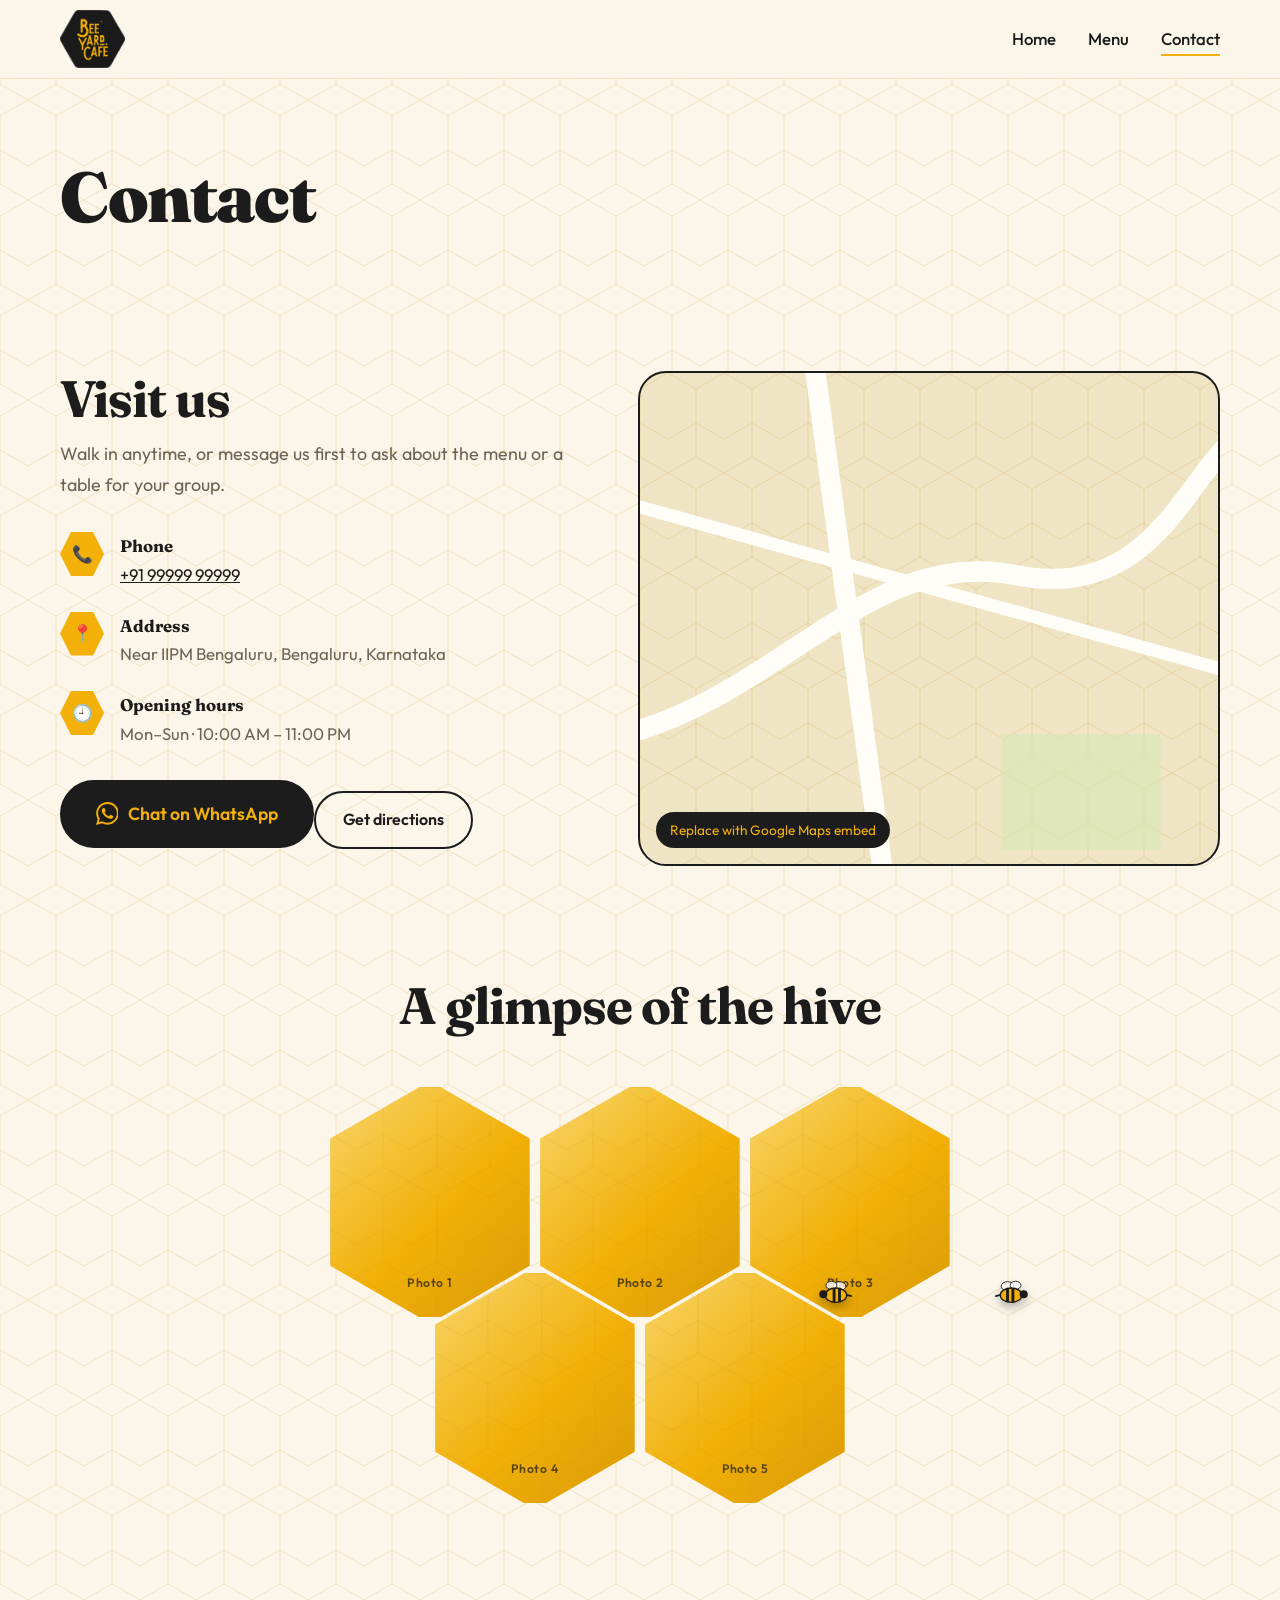
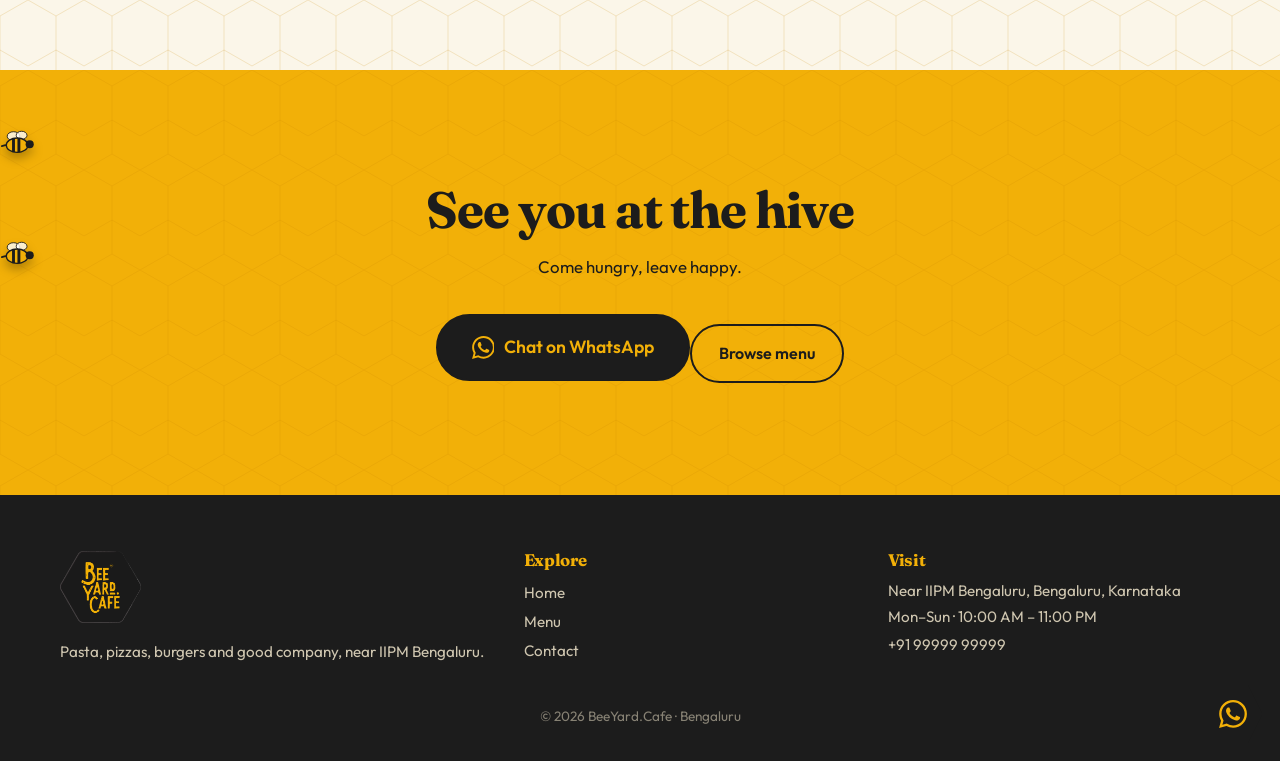
==== beeyard-web/contact.html @ 5007464c "Add files via upload" ====
<!DOCTYPE html>
<html lang="en"><head><meta charset="utf-8">
<meta name="viewport" content="width=device-width,initial-scale=1">
<title>Contact · BeeYard Café</title>
<meta name="description" content="Find us near IIPM Bengaluru. Chat on WhatsApp or plan your visit.">
<link rel="icon" href="assets/logo.png"><link rel="stylesheet" href="assets/style.css">
</head><body data-page="contact">

<div class="wrap pagehead"><h1>Contact</h1></div>

<section id="visit"><div class="wrap contact">
  <div class="rv">
    <h2>Visit us</h2>
    <p class="lead" style="margin-top:.8rem">Walk in anytime, or message us first to ask about the menu or a table for your group.</p>
    <div class="info">
      <div><i>📞</i><p><b>Phone</b><a data-tel href="#"></a></p></div>
      <div><i>📍</i><p><b>Address</b><span data-cfg="address"></span></p></div>
      <div><i>🕘</i><p><b>Opening hours</b><span data-cfg="hours"></span></p></div>
    </div>
    <div class="cta"><a class="btn btn-wa" data-wa href="#"><span class="wa-icon" style="display:contents"></span>Chat on WhatsApp</a><a class="btn btn-ghost" href="https://maps.google.com/?q=BeeYard+Cafe+Bengaluru" target="_blank" rel="noopener">Get directions</a></div>
  </div>
  <div class="map rv" role="img" aria-label="Map placeholder showing BeeYard Café location">
    <svg viewBox="0 0 400 340" preserveAspectRatio="xMidYMid slice"><g fill="none" stroke="#fffdf7" stroke-width="14" stroke-linecap="round"><path d="M-10 250C100 220 160 120 260 140S380 60 420 40"/><path d="M120 -10L170 360"/><path d="M-10 90L420 210" stroke-width="9"/></g><path d="M250 250h110v80H250z" fill="#d9e8b8" opacity=".7"/></svg>
    <svg class="pin" viewBox="0 0 52 64"><path d="M26 62C10 40 2 30 2 22a24 24 0 0 1 48 0c0 8-8 18-24 40z" fill="#1c1c1c"/><g transform="translate(9 8) scale(.85)"><use href="#bee" width="40" height="30"/></g></svg>
    <small>Replace with Google Maps embed</small>
  </div>
</div></section>

<section style="padding-top:0"><div class="wrap">
  <h2 class="mini">A glimpse of the hive</h2>
  <div class="cluster"><div class="hexgrid">
    <div class="hrow"><button class="hx" style="--i:1" aria-label="Photo 1"><div class="ph" data-label="Photo 1" data-img="assets/img/gallery-01.jpg"></div></button><button class="hx" style="--i:2" aria-label="Photo 2"><div class="ph" data-label="Photo 2" data-img="assets/img/gallery-02.jpg"></div></button><button class="hx" style="--i:3" aria-label="Photo 3"><div class="ph" data-label="Photo 3" data-img="assets/img/gallery-03.jpg"></div></button></div>
    <div class="hrow"><button class="hx" style="--i:4" aria-label="Photo 4"><div class="ph" data-label="Photo 4" data-img="assets/img/gallery-04.jpg"></div></button><button class="hx" style="--i:5" aria-label="Photo 5"><div class="ph" data-label="Photo 5" data-img="assets/img/gallery-05.jpg"></div></button></div>
  </div></div>
</div></section>

<section class="visit" data-bees="2"><div class="wrap">
  <h2>See you at the hive</h2>
  <p>Come hungry, leave happy.</p>
  <div class="cta" style="justify-content:center"><a class="btn btn-wa" data-wa href="#"><span class="wa-icon" style="display:contents"></span>Chat on WhatsApp</a><a class="btn btn-ghost" href="menu.html">Browse menu</a></div>
</div></section>

<script src="assets/site.js"></script>
</body></html>
---- beeyard-web/assets/style.css ----
@import url('https://fonts.googleapis.com/css2?family=Fraunces:opsz,wght@9..144,500;9..144,700;9..144,900&family=Outfit:wght@300;400;500;600&display=swap');
@view-transition{navigation:auto}
:root{--ink:#1c1c1c;--honey:#f2b008;--amber:#c98500;--cream:#fbf6e9;--comb:#f4e8c8;--paper:#fffdf7;--muted:#6b6455;
--hexp:polygon(50% 0,100% 25%,100% 75%,50% 100%,0 75%,0 25%);--hex:polygon(25% 0,75% 0,100% 50%,75% 100%,25% 100%,0 50%);
--pat:url("data:image/svg+xml,%3Csvg xmlns='http://www.w3.org/2000/svg' width='56' height='100'%3E%3Cpath d='M28 66L0 50V16L28 0l28 16v34L28 66zm0 34L0 84V50m56 0v34L28 100' fill='none' stroke='%23c98500' stroke-opacity='.18'/%3E%3C/svg%3E");
--serif:'Fraunces',Georgia,serif;--sans:'Outfit',system-ui,sans-serif}
*{box-sizing:border-box;margin:0}
html{scroll-behavior:smooth;scroll-padding-top:90px}
body{font:400 1.05rem/1.7 var(--sans);color:var(--ink);background:var(--cream) var(--pat);animation:in .6s ease both}
@keyframes in{from{opacity:0;transform:translateY(8px)}}
img{max-width:100%;display:block}a{color:inherit}
:focus-visible{outline:3px solid var(--honey);outline-offset:3px}
h1,h2,h3{font-family:var(--serif);line-height:1.08;letter-spacing:-.02em}
h1{font-size:clamp(2.8rem,7.5vw,5.6rem);font-weight:900}
h2{font-size:clamp(2rem,4.5vw,3.2rem);font-weight:700}
h3{font-size:1.35rem;font-weight:700}
.wrap{width:min(1160px,100% - 2.5rem);margin-inline:auto}
section{padding:clamp(4rem,9vw,7rem) 0}
.lead{color:var(--muted);max-width:56ch;font-size:1.12rem}
.sec-head{margin-bottom:2.5rem;max-width:40rem}.sec-head p{margin-top:.8rem;color:var(--muted)}
/* nav */
.nav{position:sticky;top:0;z-index:50;background:rgba(251,246,233,.88);backdrop-filter:blur(12px);border-bottom:1px solid rgba(201,133,0,.2)}
.nav .wrap{display:flex;align-items:center;justify-content:space-between;height:78px}
.brand img{height:58px;width:auto;transition:transform .5s}.brand:hover img{transform:rotate(-6deg) scale(1.05)}
.links{display:flex;gap:2rem;align-items:center;list-style:none;padding:0}
.links a{text-decoration:none;font-weight:500;position:relative;padding:.3rem 0}
.links a:not(.btn)::after{content:"";position:absolute;left:0;bottom:-2px;height:2px;width:100%;background:var(--honey);transform:scaleX(0);transform-origin:left;transition:transform .3s}
.links a:hover::after,.links a[aria-current]::after{transform:scaleX(1)}
.burger{display:none;background:none;border:0;width:44px;height:44px;cursor:pointer;clip-path:var(--hex);background:var(--honey)}
.burger span{display:block;width:18px;height:2px;background:var(--ink);margin:4px auto}
/* buttons */
.btn{display:inline-flex;align-items:center;gap:.6rem;padding:.85rem 1.7rem;border-radius:999px;font-weight:600;text-decoration:none;border:2px solid var(--ink);transition:.3s;cursor:pointer;font-family:inherit;font-size:1rem}
.btn-honey{background:var(--honey);border-color:var(--honey);color:var(--ink);box-shadow:0 8px 24px -10px var(--amber)}
.btn-honey:hover{transform:translateY(-3px);box-shadow:0 14px 28px -10px var(--amber)}
.btn-ghost:hover{background:var(--ink);color:var(--honey)}
.btn svg{width:1.3em;height:1.3em;fill:currentColor}
.btn-wa{background:var(--ink);border-color:var(--ink);color:var(--honey);font-size:1.1rem;padding:1.05rem 2.1rem}
.btn-wa:hover{background:var(--honey);color:var(--ink);transform:translateY(-3px)}
.fab{position:fixed;right:1.1rem;bottom:1.1rem;z-index:40;width:58px;height:58px;display:grid;place-items:center;background:var(--ink);color:var(--honey);clip-path:var(--hex);transition:.3s}
.fab:hover{background:var(--honey);color:var(--ink);transform:scale(1.1)}.fab svg{width:28px;fill:currentColor}
/* placeholders */
.ph{position:relative;background:linear-gradient(135deg,#f7d56a,#f2b008 55%,#d99a06);background-size:cover;background-position:center;overflow:hidden;isolation:isolate}
.ph::before{content:"";position:absolute;inset:0;background:var(--pat);background-size:56px 100px;opacity:.9;z-index:-1}
.ph::after{content:attr(data-label);position:absolute;inset:auto 0 12% 0;text-align:center;font:600 .8rem var(--sans);letter-spacing:.06em;color:var(--ink);opacity:.7}
.ph.has::before,.ph.has::after{display:none}
/* hero */
/* story */
.story{background:var(--ink);color:var(--cream);position:relative;overflow:hidden}
.story .wrap{display:grid;grid-template-columns:.9fr 1.1fr;gap:4rem;align-items:center}
.story .lead{color:#d9d0bb;max-width:none;font-size:1.2rem;margin-top:1.4rem}
.story h2{color:var(--honey)}
.facts{display:flex;gap:2.2rem;margin-top:2rem;flex-wrap:wrap;font-weight:500}.facts b{display:block;font:700 1.4rem var(--serif);color:var(--honey)}
.story .big{width:min(360px,80%);margin:auto;aspect-ratio:1/.866;clip-path:var(--hex)}
/* categories */
.cats{display:grid;grid-template-columns:repeat(5,1fr);gap:1rem}
.cat{text-align:center;text-decoration:none}
.cat .hxi{width:100%;aspect-ratio:1/.866;clip-path:var(--hex);margin-bottom:.9rem;transition:transform .4s}
.cat:hover .hxi{transform:scale(1.07) rotate(3deg)}
.cat p{font-size:.95rem;color:var(--muted);line-height:1.4}
/* dishes */
/* gallery */
.gal{display:grid;grid-template-columns:repeat(4,1fr);grid-auto-rows:170px;gap:.8rem}
.gal .ph{border-radius:20px;transition:transform .4s}.gal .ph:hover{transform:scale(1.03) rotate(-.6deg);z-index:2}
.g2{grid-column:span 2;grid-row:span 2}.g3{grid-row:span 2}.g4{grid-column:span 2}
.gal .hexc{clip-path:var(--hex);border-radius:0}
/* visit */
.visit{position:relative;overflow:hidden;background:var(--honey) var(--pat);text-align:center}
.visit h2{margin-bottom:1rem}.visit p{max-width:46ch;margin:0 auto 2rem}
/* menu */
.pagehead{padding:clamp(3rem,7vw,5rem) 0 1.5rem}.pagehead h1{font-size:clamp(2.4rem,6vw,4.4rem)}
.lb{position:fixed;inset:0;z-index:90;background:rgba(20,16,6,.92);display:none;place-items:center;padding:1rem}
.lb.open{display:grid}.lb .ph{width:min(560px,92vw);aspect-ratio:3/4;max-height:88vh;background-size:contain;background-repeat:no-repeat;border-radius:14px}
.lb button{position:absolute;top:1rem;right:1rem;width:48px;height:48px;border:0;background:var(--honey);clip-path:var(--hex);font-size:1.4rem;cursor:pointer}
/* contact */
.contact{display:grid;grid-template-columns:1fr 1.1fr;gap:3rem;align-items:start}
.info{display:grid;gap:1.4rem;margin:2rem 0}.info div{display:flex;gap:1rem;align-items:flex-start}
.info i{flex:none;width:44px;height:44px;clip-path:var(--hex);background:var(--honey);display:grid;place-items:center;font-style:normal}
.info b{display:block;font-family:var(--serif)}.info span{color:var(--muted)}
.map{aspect-ratio:4/3.4;border-radius:28px;border:2px solid var(--ink);position:relative;overflow:hidden;background:#efe4c4 var(--pat)}
.map svg{position:absolute;inset:0;width:100%;height:100%}
.pin{position:absolute;left:50%;top:46%;transform:translate(-50%,-100%);width:52px;animation:bob 2.4s ease-in-out infinite}
@keyframes bob{50%{transform:translate(-50%,-112%)}}
.map small{position:absolute;left:1rem;bottom:1rem;background:var(--ink);color:var(--honey);padding:.4rem .9rem;border-radius:99px;font-size:.85rem}
/* footer */
footer{background:var(--ink);color:#cfc6b0;padding:3.5rem 0 2rem;font-size:.95rem}
footer .wrap{display:grid;grid-template-columns:1.3fr 1fr 1fr;gap:2rem}
footer img{height:72px;margin-bottom:1rem}footer h3{color:var(--honey);font-size:1.05rem;margin-bottom:.6rem}
footer a{display:block;text-decoration:none;padding:.1rem 0}footer a:hover{color:var(--honey)}
.copy{margin-top:2.5rem;text-align:center;font-size:.85rem;opacity:.6}
/* reveal */
.rv{opacity:0;transform:translateY(24px);transition:opacity .8s,transform .8s}.rv.on{opacity:1;transform:none}
@media(max-width:860px){
.gal{grid-template-columns:repeat(2,1fr);grid-auto-rows:150px}
.burger{display:block}.links{position:absolute;top:78px;left:0;right:0;background:var(--cream);flex-direction:column;gap:0;padding:1rem 1.5rem 1.5rem;border-bottom:2px solid var(--honey);display:none}
.links.open{display:flex}.links li{padding:.6rem 0}.chips{top:78px}
}
@media(max-width:480px){.cats{grid-template-columns:repeat(2,1fr)}.cta .btn{width:100%;justify-content:center}.fly{display:none}}
@media(prefers-reduced-motion:reduce){*{animation:none!important;transition:none!important}.rv{opacity:1;transform:none}}

.prog{position:absolute;left:0;bottom:-1px;height:3px;background:var(--honey);width:calc(var(--sp,0)*1%)}
.bee .w{transform-origin:50% 60%;animation:wing .12s ease-in-out infinite alternate}
@keyframes wing{to{transform:scaleY(.5)}}
/* hero */
.hero{position:relative;min-height:92vh;display:grid;align-items:center;overflow:hidden;color:var(--cream);padding:6rem 0 9rem}
.herobg{position:absolute;inset:-15% 0 0;transform:translateY(calc(var(--py,0)*1px));background-color:var(--ink)}
.ph.dark{background:#1c1c1c}.ph.dark::after{color:var(--honey);inset:auto 0 22% 0}
.shade{position:absolute;inset:0;background:linear-gradient(180deg,rgba(20,16,8,.55),rgba(20,16,8,.3) 50%,rgba(20,16,8,.8))}
.hc{position:relative;z-index:2;text-align:center}
.hero h1{font-size:clamp(4.2rem,18vw,11.5rem);line-height:.86;letter-spacing:-.04em;text-shadow:0 6px 30px rgba(0,0,0,.35)}
.hero h1 .l2{display:block;color:var(--honey);font-size:.52em;font-style:italic;font-weight:500;letter-spacing:-.02em;margin-top:.12em}
.hero .lead{color:#efe6cf;margin:1.6rem auto 2.2rem;max-width:44ch}
.hero .cta{justify-content:center}
.btn-light{border-color:var(--cream);color:var(--cream)}.btn-light:hover{background:var(--cream);color:var(--ink)}
.ch{display:inline-block;animation:rise .9s cubic-bezier(.2,.9,.3,1.2) both;animation-delay:calc(var(--i)*.07s + .2s)}
@keyframes rise{from{opacity:0;transform:translateY(60%) rotate(8deg)}}
.fh{position:absolute;left:var(--x);top:var(--y);width:var(--s);aspect-ratio:1/.866;clip-path:var(--hex);background:rgba(242,176,8,.16);animation:float 7s ease-in-out infinite;animation-delay:var(--d);z-index:1}
@keyframes float{50%{transform:translateY(-24px) rotate(14deg)}}
.drip{position:absolute;left:0;bottom:-1px;width:200%;height:46px;animation:wave 14s linear infinite;z-index:3}
@keyframes wave{to{transform:translateX(-50%)}}
.fl{position:absolute;left:0;width:36px;z-index:4;pointer-events:none;filter:drop-shadow(0 6px 5px rgba(0,0,0,.25));animation:cross var(--t,20s) linear infinite;animation-delay:var(--dl,0s)}
.fl.r{animation-name:crossr}
@keyframes cross{0%{transform:translate(-12vw,0)}25%{transform:translate(25vw,-34px) rotate(-8deg)}50%{transform:translate(55vw,22px) rotate(6deg)}75%{transform:translate(85vw,-28px) rotate(-6deg)}100%{transform:translate(112vw,8px)}}
@keyframes crossr{0%{transform:translate(112vw,0) scaleX(-1)}25%{transform:translate(78vw,30px) scaleX(-1) rotate(8deg)}50%{transform:translate(48vw,-26px) scaleX(-1) rotate(-6deg)}75%{transform:translate(18vw,24px) scaleX(-1) rotate(6deg)}100%{transform:translate(-12vw,-6px) scaleX(-1)}}
.marq{background:var(--honey);overflow:hidden;padding:.9rem 0;white-space:nowrap;font:700 1.5rem var(--serif);position:relative;z-index:1}
.marq div{display:inline-block;animation:mq 30s linear infinite}.marq span{margin:0 1.3rem}
@keyframes mq{to{transform:translateX(-50%)}}
/* honeycomb photos */
.hexgrid,.cluster{--w:clamp(100px,25vw,210px)}
.hexgrid{display:flex;flex-direction:column;align-items:center;padding:2rem 0 5rem}
.hrow{display:flex;justify-content:center;margin-top:calc(var(--w)*-.2887 + 4px)}.hrow:first-child{margin-top:0}
.hx{width:var(--w);aspect-ratio:1/1.1547;clip-path:var(--hexp);padding:0;border:0;background:none;cursor:zoom-in;opacity:0}
.hx .ph{width:100%;height:100%;transform:scale(.95);transition:transform .4s}.hx:hover .ph{transform:scale(1.07)}
.on .hx{animation:popin .8s cubic-bezier(.2,.9,.3,1.3) both,bobh 6s ease-in-out infinite;animation-delay:calc(var(--i)*.09s),calc(.9s + var(--i)*.09s)}
@keyframes popin{from{opacity:0;transform:scale(.3) rotate(-30deg)}to{opacity:1;transform:none}}
@keyframes bobh{50%{transform:translateY(-8px)}}
.cluster{position:relative;width:calc(var(--w)*3);max-width:100%;margin:3rem auto}
.cluster .hexgrid{padding:0}
.orbit{position:absolute;left:50%;top:50%;width:118%;aspect-ratio:1;animation:spin 18s linear infinite;pointer-events:none;z-index:5}
.orbit.o2{width:62%;animation-duration:11s;animation-direction:reverse}
.orbit svg{position:absolute;top:-17px;left:50%;margin-left:-18px;width:36px;filter:drop-shadow(0 5px 4px rgba(0,0,0,.25))}
.orbit.o2 svg{transform:scaleX(-1)}
@keyframes spin{from{transform:translate(-50%,-50%) rotate(0)}to{transform:translate(-50%,-50%) rotate(360deg)}}
.mini{margin:0 auto 1rem;text-align:center}
@media(prefers-reduced-motion:reduce){.hx{opacity:1}}
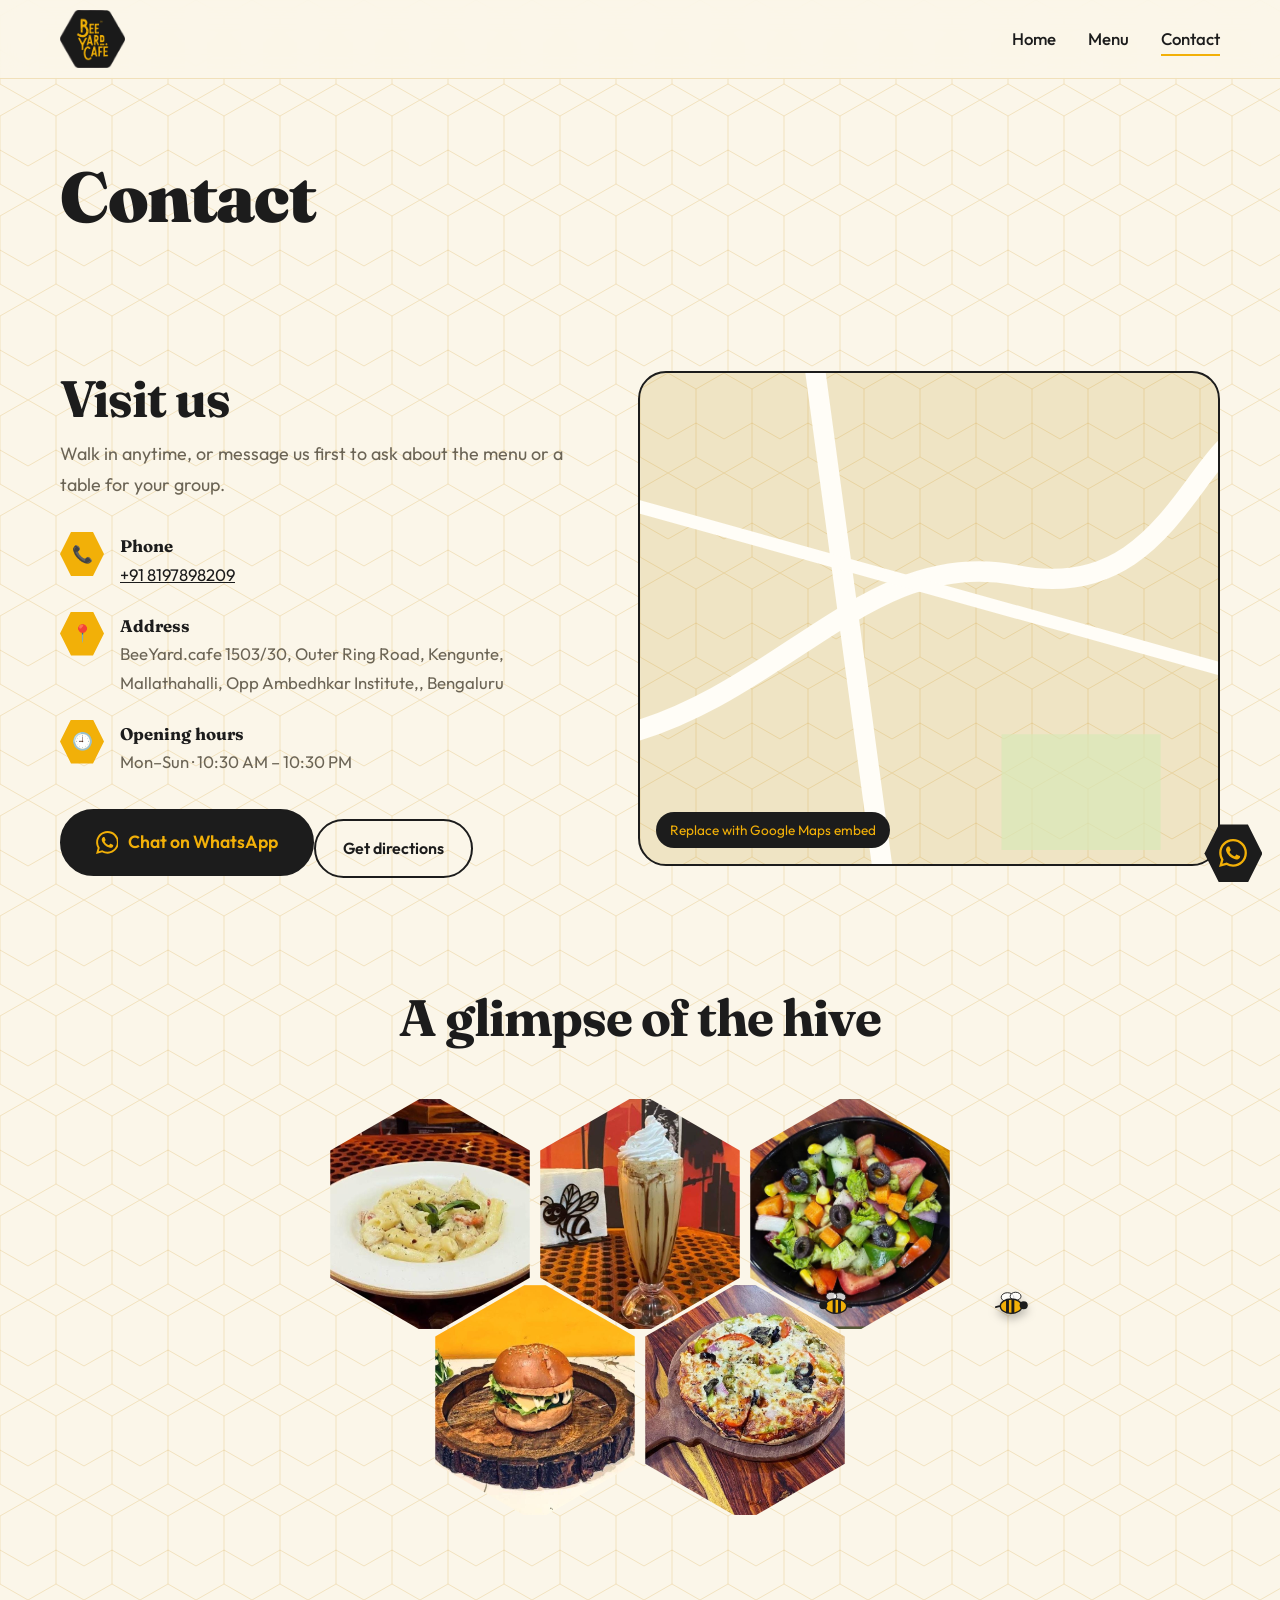
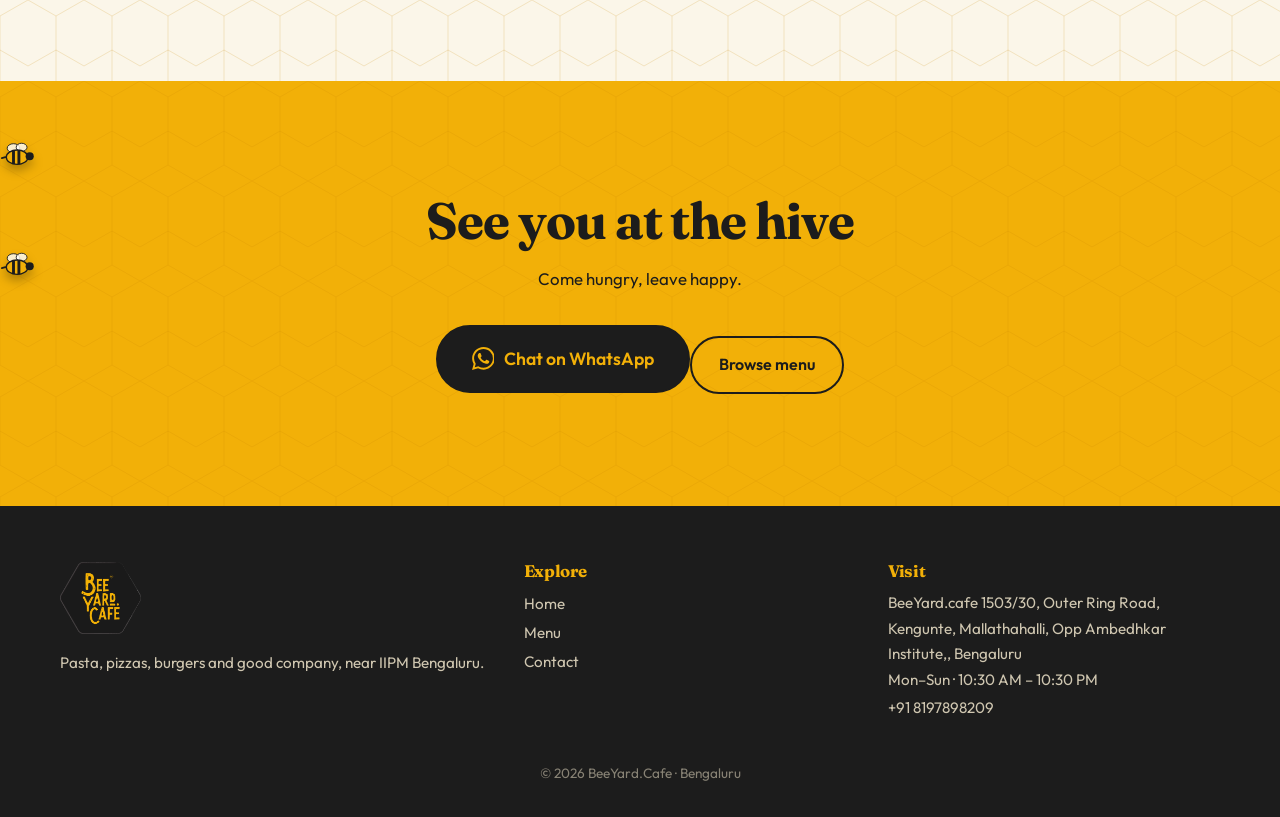
==== commit 8f87c95c: "Update contact.html" ====
--- a/beeyard-web/contact.html
+++ b/beeyard-web/contact.html
@@ -29,8 +29,8 @@
 <section style="padding-top:0"><div class="wrap">
   <h2 class="mini">A glimpse of the hive</h2>
   <div class="cluster"><div class="hexgrid">
-    <div class="hrow"><button class="hx" style="--i:1" aria-label="Photo 1"><div class="ph" data-label="Photo 1" data-img="assets/img/gallery-01.jpg"></div></button><button class="hx" style="--i:2" aria-label="Photo 2"><div class="ph" data-label="Photo 2" data-img="assets/img/gallery-02.jpg"></div></button><button class="hx" style="--i:3" aria-label="Photo 3"><div class="ph" data-label="Photo 3" data-img="assets/img/gallery-03.jpg"></div></button></div>
-    <div class="hrow"><button class="hx" style="--i:4" aria-label="Photo 4"><div class="ph" data-label="Photo 4" data-img="assets/img/gallery-04.jpg"></div></button><button class="hx" style="--i:5" aria-label="Photo 5"><div class="ph" data-label="Photo 5" data-img="assets/img/gallery-05.jpg"></div></button></div>
+    <div class="hrow"><button class="hx" style="--i:1" aria-label="Photo 1"><div class="ph" data-label="Photo 1" data-img="assets/img/gallery-01.jpeg"></div></button><button class="hx" style="--i:2" aria-label="Photo 2"><div class="ph" data-label="Photo 2" data-img="assets/img/gallery-02.jpeg"></div></button><button class="hx" style="--i:3" aria-label="Photo 3"><div class="ph" data-label="Photo 3" data-img="assets/img/gallery-03.jpeg"></div></button></div>
+    <div class="hrow"><button class="hx" style="--i:4" aria-label="Photo 4"><div class="ph" data-label="Photo 4" data-img="assets/img/gallery-04.jpeg"></div></button><button class="hx" style="--i:5" aria-label="Photo 5"><div class="ph" data-label="Photo 5" data-img="assets/img/gallery-05.jpeg"></div></button></div>
   </div></div>
 </div></section>
 
--- a/beeyard-web/assets/style.css
+++ b/beeyard-web/assets/style.css
@@ -6,8 +6,8 @@
 --serif:'Fraunces',Georgia,serif;--sans:'Outfit',system-ui,sans-serif}
 *{box-sizing:border-box;margin:0}
 html{scroll-behavior:smooth;scroll-padding-top:90px}
-body{font:400 1.05rem/1.7 var(--sans);color:var(--ink);background:var(--cream) var(--pat);animation:in .6s ease both}
-@keyframes in{from{opacity:0;transform:translateY(8px)}}
+body{font:400 1.05rem/1.7 var(--sans);color:var(--ink);background:var(--cream) var(--pat);animation:in .6s ease backwards}
+@keyframes in{from{opacity:0}}
 img{max-width:100%;display:block}a{color:inherit}
 :focus-visible{outline:3px solid var(--honey);outline-offset:3px}
 h1,h2,h3{font-family:var(--serif);line-height:1.08;letter-spacing:-.02em}
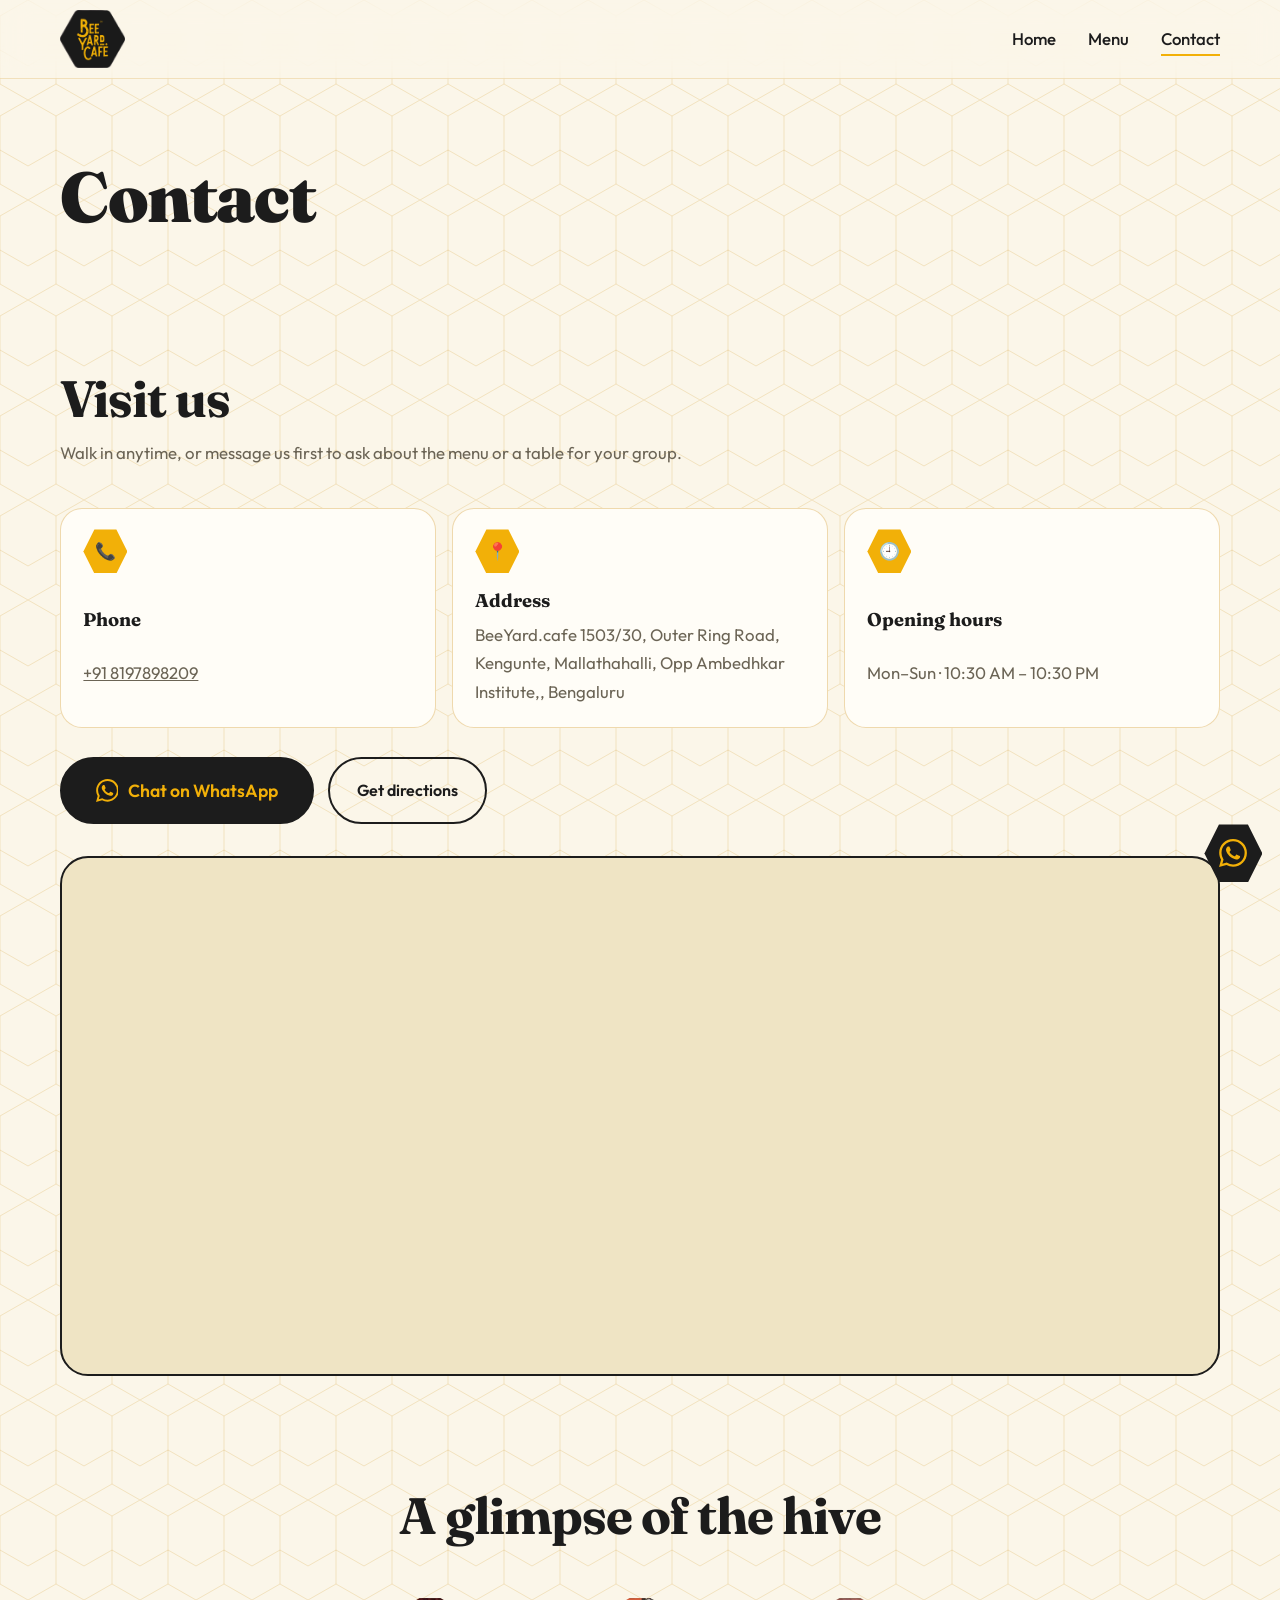
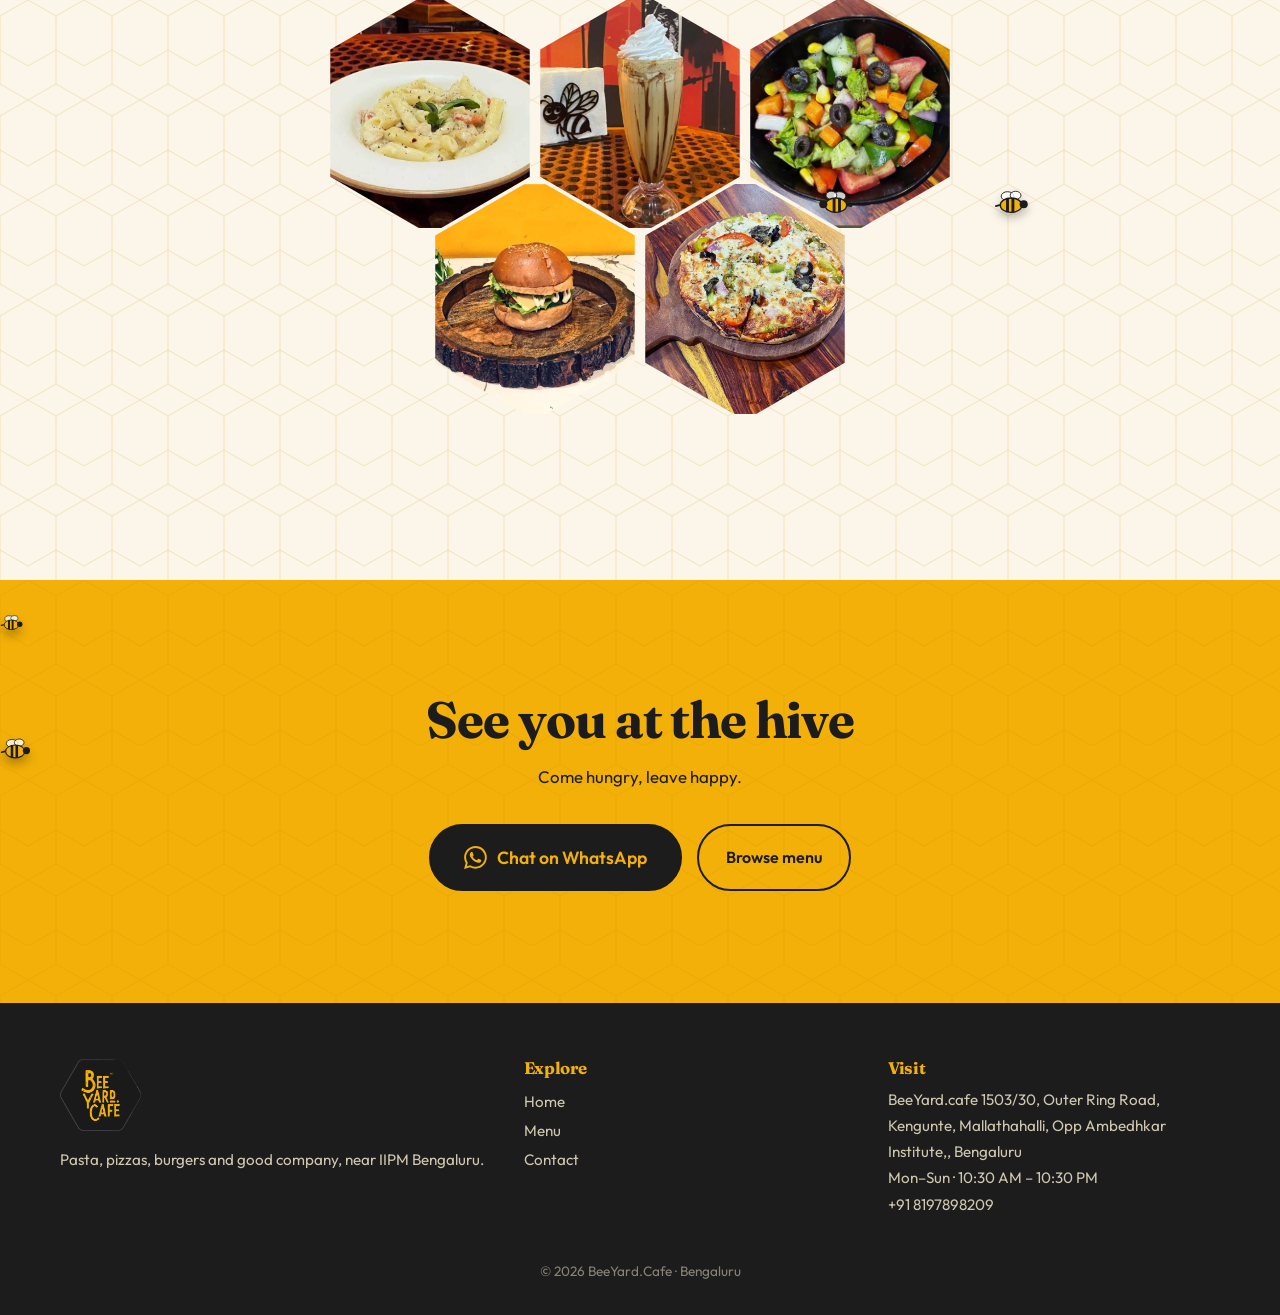
==== commit 363b90a7: "Update contact.html" ====
--- a/beeyard-web/contact.html
+++ b/beeyard-web/contact.html
@@ -8,21 +8,19 @@
 
 <div class="wrap pagehead"><h1>Contact</h1></div>
 
-<section id="visit"><div class="wrap contact">
-  <div class="rv">
-    <h2>Visit us</h2>
-    <p class="lead" style="margin-top:.8rem">Walk in anytime, or message us first to ask about the menu or a table for your group.</p>
-    <div class="info">
-      <div><i>📞</i><p><b>Phone</b><a data-tel href="#"></a></p></div>
-      <div><i>📍</i><p><b>Address</b><span data-cfg="address"></span></p></div>
-      <div><i>🕘</i><p><b>Opening hours</b><span data-cfg="hours"></span></p></div>
-    </div>
-    <div class="cta"><a class="btn btn-wa" data-wa href="#"><span class="wa-icon" style="display:contents"></span>Chat on WhatsApp</a><a class="btn btn-ghost" href="https://maps.google.com/?q=BeeYard+Cafe+Bengaluru" target="_blank" rel="noopener">Get directions</a></div>
+<section id="visit"><div class="wrap">
+  <div class="sec-head rv"><h2>Visit us</h2><p>Walk in anytime, or message us first to ask about the menu or a table for your group.</p></div>
+  <div class="info3 rv">
+    <div><i>📞</i><b>Phone</b><a data-tel href="#"></a></div>
+    <div><i>📍</i><b>Address</b><span data-cfg="address"></span></div>
+    <div><i>🕘</i><b>Opening hours</b><span data-cfg="hours"></span></div>
   </div>
-  <div class="map rv" role="img" aria-label="Map placeholder showing BeeYard Café location">
-    <svg viewBox="0 0 400 340" preserveAspectRatio="xMidYMid slice"><g fill="none" stroke="#fffdf7" stroke-width="14" stroke-linecap="round"><path d="M-10 250C100 220 160 120 260 140S380 60 420 40"/><path d="M120 -10L170 360"/><path d="M-10 90L420 210" stroke-width="9"/></g><path d="M250 250h110v80H250z" fill="#d9e8b8" opacity=".7"/></svg>
-    <svg class="pin" viewBox="0 0 52 64"><path d="M26 62C10 40 2 30 2 22a24 24 0 0 1 48 0c0 8-8 18-24 40z" fill="#1c1c1c"/><g transform="translate(9 8) scale(.85)"><use href="#bee" width="40" height="30"/></g></svg>
-    <small>Replace with Google Maps embed</small>
+  <div class="cta">
+    <a class="btn btn-wa" data-wa href="#"><span class="wa-icon" style="display:contents"></span>Chat on WhatsApp</a>
+    <a class="btn btn-ghost" href="https://maps.app.goo.gl/qo4kEtqE7RNQBvvt9" target="_blank" rel="noopener">Get directions</a>
+  </div>
+  <div class="mapbox rv">
+    <iframe src="https://www.google.com/maps/embed?pb=!1m18!1m12!1m3!1d3888.1495996656727!2d77.50219137489279!3d12.962277487351995!2m3!1f0!2f0!3f0!3m2!1i1024!2i768!4f13.1!3m3!1m2!1s0x3bae3dce2740f473%3A0x9ad71115059b15ac!2sBeeYard.Cafe!5e0!3m2!1sen!2sin!4v1795619570871!5m2!1sen!2sin" loading="lazy" allowfullscreen referrerpolicy="no-referrer-when-downgrade" title="BeeYard Café location"></iframe>
   </div>
 </div></section>
 
--- a/beeyard-web/assets/style.css
+++ b/beeyard-web/assets/style.css
@@ -19,7 +19,7 @@
 .lead{color:var(--muted);max-width:56ch;font-size:1.12rem}
 .sec-head{margin-bottom:2.5rem;max-width:40rem}.sec-head p{margin-top:.8rem;color:var(--muted)}
 /* nav */
-.nav{position:sticky;top:0;z-index:50;background:rgba(251,246,233,.88);backdrop-filter:blur(12px);border-bottom:1px solid rgba(201,133,0,.2)}
+.nav{position:sticky;top:0;z-index:50;background:rgba(251,246,233,.55);backdrop-filter:blur(14px);border-bottom:1px solid rgba(201,133,0,.2)}
 .nav .wrap{display:flex;align-items:center;justify-content:space-between;height:78px}
 .brand img{height:58px;width:auto;transition:transform .5s}.brand:hover img{transform:rotate(-6deg) scale(1.05)}
 .links{display:flex;gap:2rem;align-items:center;list-style:none;padding:0}
@@ -52,6 +52,8 @@
 .facts{display:flex;gap:2.2rem;margin-top:2rem;flex-wrap:wrap;font-weight:500}.facts b{display:block;font:700 1.4rem var(--serif);color:var(--honey)}
 .story .big{width:min(360px,80%);margin:auto;aspect-ratio:1/.866;clip-path:var(--hex)}
 /* categories */
+.cta{display:flex;flex-wrap:wrap;gap:.9rem}
+.btn{white-space:nowrap}
 .cats{display:grid;grid-template-columns:repeat(5,1fr);gap:1rem}
 .cat{text-align:center;text-decoration:none}
 .cat .hxi{width:100%;aspect-ratio:1/.866;clip-path:var(--hex);margin-bottom:.9rem;transition:transform .4s}
@@ -81,6 +83,13 @@
 .pin{position:absolute;left:50%;top:46%;transform:translate(-50%,-100%);width:52px;animation:bob 2.4s ease-in-out infinite}
 @keyframes bob{50%{transform:translate(-50%,-112%)}}
 .map small{position:absolute;left:1rem;bottom:1rem;background:var(--ink);color:var(--honey);padding:.4rem .9rem;border-radius:99px;font-size:.85rem}
+.info3{display:grid;grid-template-columns:repeat(3,1fr);gap:1rem;margin-bottom:1.8rem}
+.info3>div{background:var(--paper);border:1px solid rgba(201,133,0,.3);border-radius:22px;padding:1.3rem 1.4rem;display:grid;gap:.3rem;justify-items:start}
+.info3 i{width:44px;height:44px;clip-path:var(--hex);background:var(--honey);display:grid;place-items:center;font-style:normal;margin-bottom:.4rem}
+.info3 b{font-family:var(--serif);font-size:1.15rem}.info3 span,.info3 a{color:var(--muted);overflow-wrap:anywhere}
+.mapbox{margin-top:2rem;border-radius:28px;overflow:hidden;border:2px solid var(--ink);height:clamp(320px,48vw,520px);background:#efe4c4}
+.mapbox iframe{width:100%;height:100%;border:0;display:block}
+@media(max-width:860px){.info3{grid-template-columns:1fr}}
 /* footer */
 footer{background:var(--ink);color:#cfc6b0;padding:3.5rem 0 2rem;font-size:.95rem}
 footer .wrap{display:grid;grid-template-columns:1.3fr 1fr 1fr;gap:2rem}
@@ -94,7 +103,7 @@
 .burger{display:block}.links{position:absolute;top:78px;left:0;right:0;background:var(--cream);flex-direction:column;gap:0;padding:1rem 1.5rem 1.5rem;border-bottom:2px solid var(--honey);display:none}
 .links.open{display:flex}.links li{padding:.6rem 0}.chips{top:78px}
 }
-@media(max-width:480px){.cats{grid-template-columns:repeat(2,1fr)}.cta .btn{width:100%;justify-content:center}.fly{display:none}}
+@media(max-width:480px){.cats{grid-template-columns:repeat(2,1fr)}.cta .btn{flex:1 1 100%;justify-content:center}.fly{display:none}}
 @media(prefers-reduced-motion:reduce){*{animation:none!important;transition:none!important}.rv{opacity:1;transform:none}}
 
 .prog{position:absolute;left:0;bottom:-1px;height:3px;background:var(--honey);width:calc(var(--sp,0)*1%)}
@@ -103,11 +112,12 @@
 /* hero */
 .hero{position:relative;min-height:92vh;display:grid;align-items:center;overflow:hidden;color:var(--cream);padding:6rem 0 9rem}
 .herobg{position:absolute;inset:-15% 0 0;transform:translateY(calc(var(--py,0)*1px));background-color:var(--ink)}
-.ph.dark{background:#1c1c1c}.ph.dark::after{color:var(--honey);inset:auto 0 22% 0}
+.ph.dark{background-color:#1c1c1c;background-image:none}
+.herobg{background-size:cover;background-position:center;background-repeat:no-repeat}.ph.dark::after{color:var(--honey);inset:auto 0 22% 0}
 .shade{position:absolute;inset:0;background:linear-gradient(180deg,rgba(20,16,8,.55),rgba(20,16,8,.3) 50%,rgba(20,16,8,.8))}
 .hc{position:relative;z-index:2;text-align:center}
-.hero h1{font-size:clamp(4.2rem,18vw,11.5rem);line-height:.86;letter-spacing:-.04em;text-shadow:0 6px 30px rgba(0,0,0,.35)}
-.hero h1 .l2{display:block;color:var(--honey);font-size:.52em;font-style:italic;font-weight:500;letter-spacing:-.02em;margin-top:.12em}
+.hero h1{font-size:clamp(2.2rem,11.5vw,9rem);line-height:1;letter-spacing:-.03em;white-space:nowrap;text-shadow:0 6px 30px rgba(0,0,0,.35)}
+.hero h1 .y{color:var(--honey)}
 .hero .lead{color:#efe6cf;margin:1.6rem auto 2.2rem;max-width:44ch}
 .hero .cta{justify-content:center}
 .btn-light{border-color:var(--cream);color:var(--cream)}.btn-light:hover{background:var(--cream);color:var(--ink)}
@@ -142,3 +152,17 @@
 @keyframes spin{from{transform:translate(-50%,-50%) rotate(0)}to{transform:translate(-50%,-50%) rotate(360deg)}}
 .mini{margin:0 auto 1rem;text-align:center}
 @media(prefers-reduced-motion:reduce){.hx{opacity:1}}
+@media(max-width:860px){
+ .story{padding:3rem 0}
+ .story .wrap{gap:1.6rem}
+ .story .big{order:-1;width:min(300px,78%)}
+ .story h2{font-size:2rem}
+ .story .lead{font-size:1.02rem;margin-top:1rem}
+ .facts{display:grid;grid-template-columns:repeat(3,1fr);gap:.8rem;margin-top:1.4rem;font-size:.82rem;line-height:1.3}
+ .facts b{font-size:1rem}
+}
+.stack{--w:min(46vw,300px);position:relative;width:calc(var(--w)*2);height:calc(var(--w)*.866*1.3 + 56px);margin:1rem auto 0}
+.sh{position:absolute;left:calc(var(--w)*var(--l));top:calc(var(--w)*.866*var(--t));width:var(--w);aspect-ratio:1/.866;clip-path:var(--hex);background:var(--honey);animation:bobh 7s ease-in-out infinite;animation-delay:calc(var(--i)*-2s)}
+.sh .ph{position:absolute;inset:6px;clip-path:var(--hex)}
+.drop{position:absolute;left:calc(var(--w)*var(--x));top:calc(var(--w)*.866*var(--y) - 6px);width:10px;height:15px;margin-left:-5px;background:var(--honey);border-radius:50% 50% 50% 50%/40% 40% 60% 60%;z-index:9;opacity:0;animation:drip 3.4s ease-in infinite;animation-delay:var(--d)}
+@keyframes drip{0%{opacity:0;transform:translateY(0) scale(.5)}15%{opacity:1;transform:translateY(2px) scale(1)}80%{opacity:1}100%{opacity:0;transform:translateY(52px) scaleY(1.5)}}
